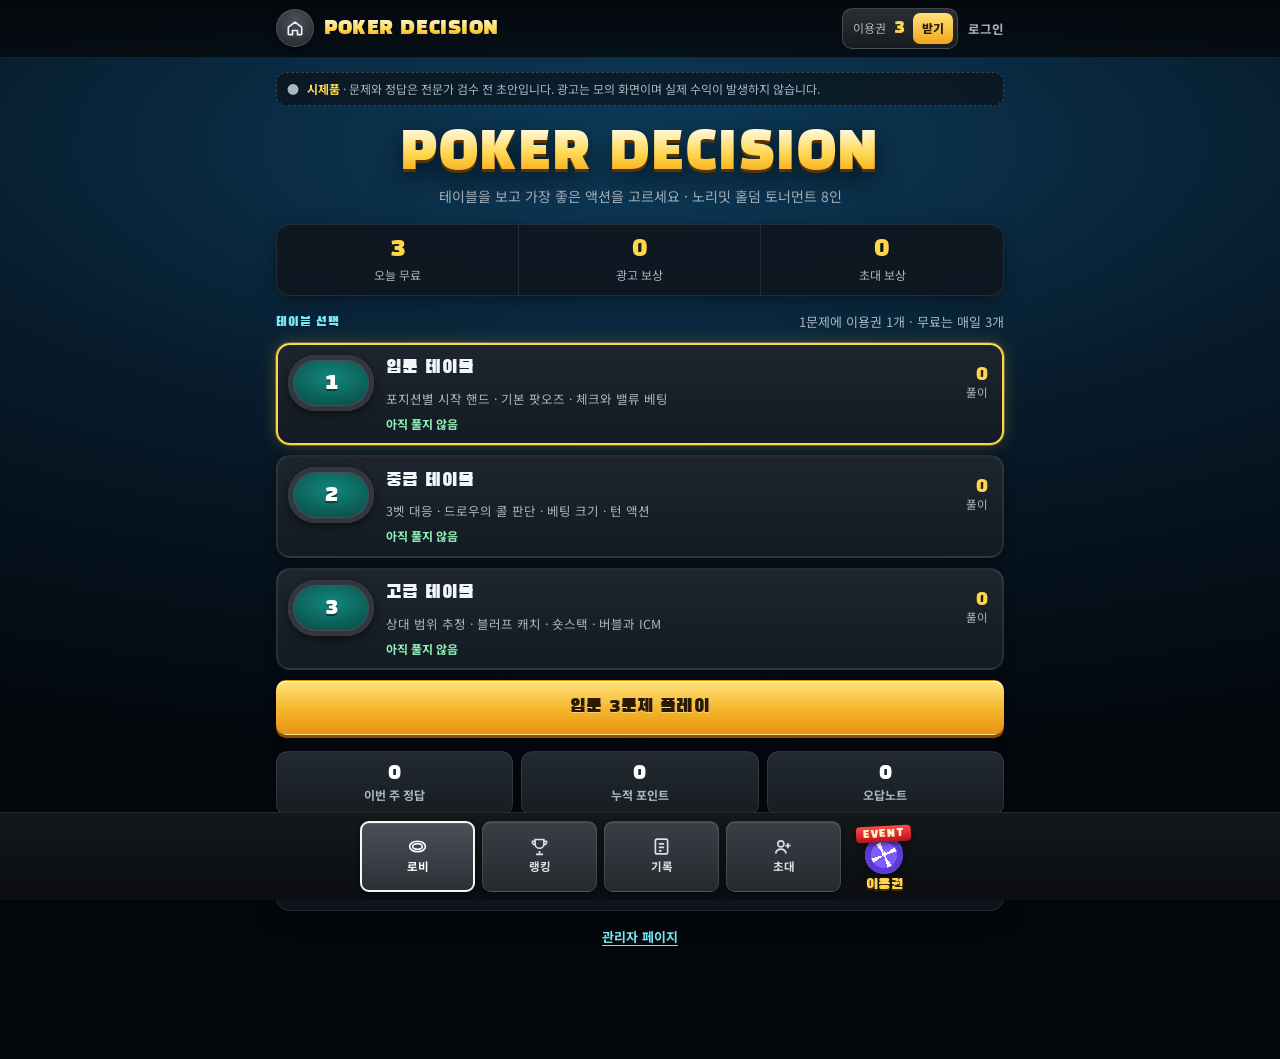
==== index.html @ 9c63605f "사이트 첫 주소에서 게임이 열리도록 수정 GitHub Pages 폴더가 / (root)로 지정돼 있어도 맨 위 index.html이 docs/ 게임으로 넘겨 주도록 했습니다. 초대" ====
<!doctype html>
<html lang="ko">
<head>
<meta charset="utf-8">
<meta name="viewport" content="width=device-width,initial-scale=1">
<title>Poker Decision</title>
<script>
// GitHub Pages 폴더를 '/ (root)'로 지정해도 사이트 첫 주소에서 게임(docs/)이 열리도록 넘겨 줍니다.
// 초대 링크의 '#inv-코드' 같은 주소 뒷부분은 그대로 유지합니다.
location.replace((location.protocol === 'file:' ? 'docs/index.html' : 'docs/') + location.search + location.hash);
</script>
<noscript><meta http-equiv="refresh" content="0; url=docs/"></noscript>
<style>
html,body{margin:0;height:100%;background:#03070c;color:#f3f6f8;font:15px/1.5 system-ui,-apple-system,"Noto Sans KR",sans-serif}
body{display:grid;place-items:center;text-align:center}
a{color:#ffd54a}
</style>
</head>
<body>
<p>게임으로 이동하는 중입니다.<br><a href="docs/">바로 열기</a></p>
</body>
</html>
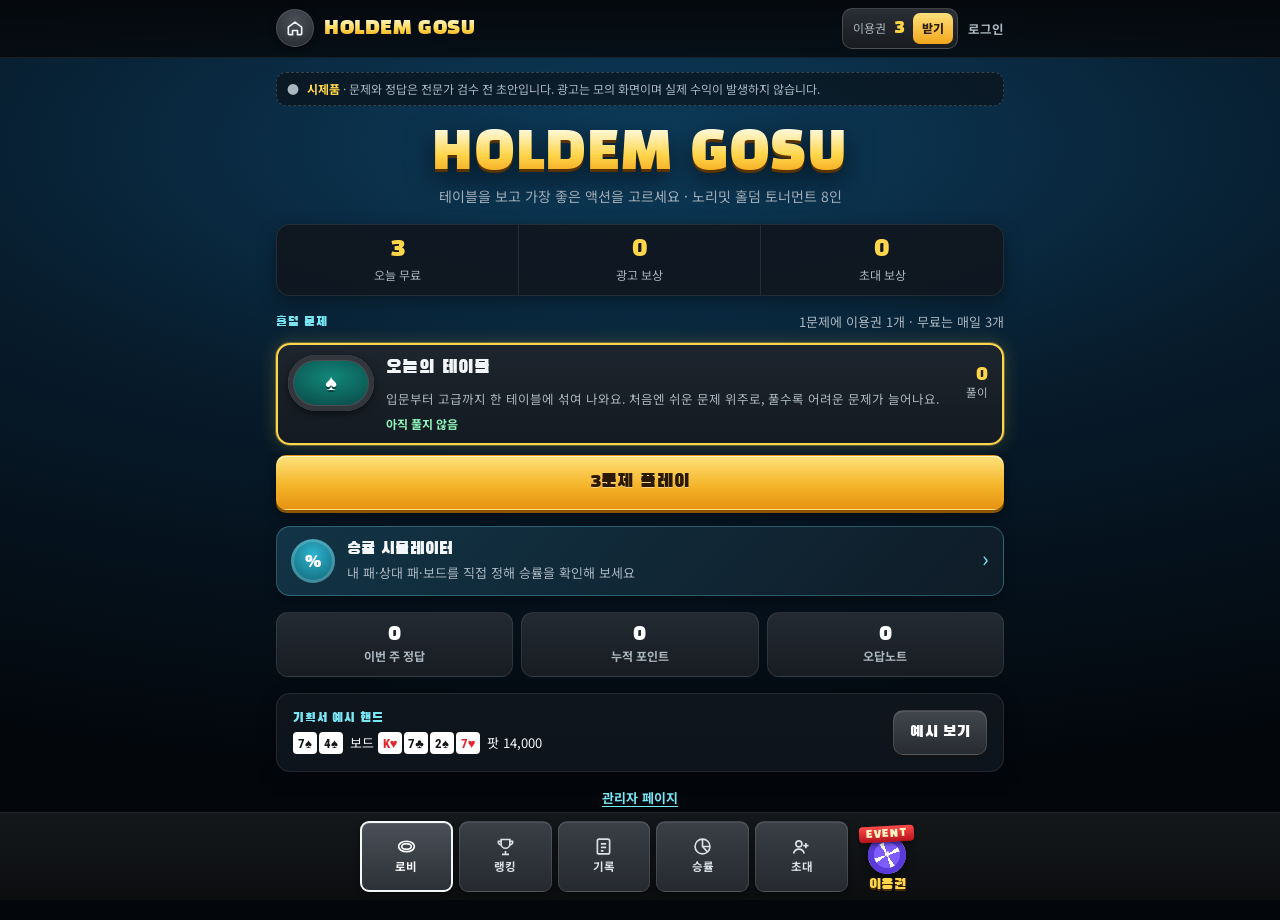
==== commit 5672d20f: "HOLDEM GOSU로 이름 변경, 문제 테이블 통합, 승률 시뮬레이터 추가 - 화면 로고·로비 제목·페이지 제목·테이블 문구를 HOLDEM GOSU로 변경   (저장 키는 그대로" ====
--- a/index.html
+++ b/index.html
@@ -3,7 +3,7 @@
 <head>
 <meta charset="utf-8">
 <meta name="viewport" content="width=device-width,initial-scale=1">
-<title>Poker Decision</title>
+<title>HOLDEM GOSU</title>
 <script>
 // GitHub Pages 폴더를 '/ (root)'로 지정해도 사이트 첫 주소에서 게임(docs/)이 열리도록 넘겨 줍니다.
 // 초대 링크의 '#inv-코드' 같은 주소 뒷부분은 그대로 유지합니다.
